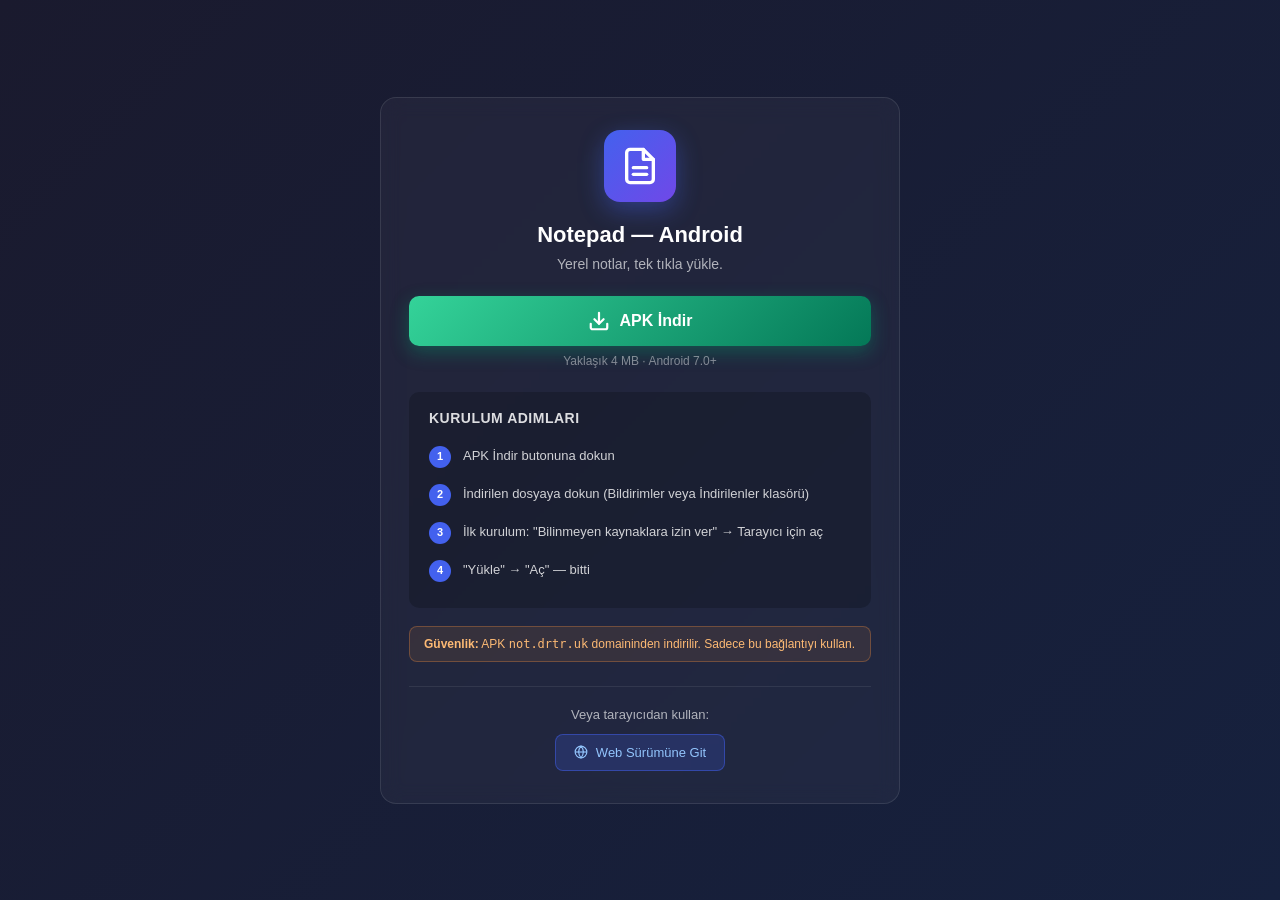
==== install.html @ 1b9570a5 "feat: Android install landing page + assetlinks placeholder - install.html: dark-themed landing with" ====
<!DOCTYPE html>
<html lang="tr">
<head>
  <meta charset="UTF-8">
  <meta name="viewport" content="width=device-width, initial-scale=1.0">
  <title>Notepad — Android Uygulamasını Yükle</title>
  <link rel="icon" href="icon.svg">
  <meta name="theme-color" content="#1a1a2e">
  <style>
    * { box-sizing: border-box; margin: 0; padding: 0; }
    body {
      font-family: -apple-system, BlinkMacSystemFont, 'Segoe UI', Roboto, sans-serif;
      background: linear-gradient(135deg, #1a1a2e 0%, #16213e 100%);
      color: #fff;
      min-height: 100vh;
      padding: 20px;
      display: flex;
      align-items: center;
      justify-content: center;
    }
    .wrap {
      max-width: 520px;
      width: 100%;
      background: rgba(255,255,255,0.04);
      border: 1px solid rgba(255,255,255,0.1);
      border-radius: 16px;
      padding: 32px 28px;
      backdrop-filter: blur(10px);
    }
    .logo {
      display: flex;
      align-items: center;
      justify-content: center;
      width: 72px;
      height: 72px;
      background: linear-gradient(135deg, #4361ee, #7048e8);
      border-radius: 16px;
      margin: 0 auto 20px;
      box-shadow: 0 8px 24px rgba(67,97,238,0.4);
    }
    h1 {
      font-size: 22px;
      text-align: center;
      margin-bottom: 8px;
    }
    .subtitle {
      text-align: center;
      color: rgba(255,255,255,0.65);
      font-size: 14px;
      margin-bottom: 24px;
    }
    .download-btn {
      display: flex;
      align-items: center;
      justify-content: center;
      gap: 10px;
      width: 100%;
      padding: 14px 18px;
      background: linear-gradient(135deg, #34d399, #047857);
      color: #fff;
      border: none;
      border-radius: 10px;
      font-size: 16px;
      font-weight: 600;
      text-decoration: none;
      cursor: pointer;
      box-shadow: 0 6px 18px rgba(5,150,105,0.4);
      transition: transform 0.1s;
    }
    .download-btn:hover { transform: translateY(-1px); }
    .download-btn:active { transform: translateY(0); }
    .download-btn svg { width: 22px; height: 22px; }
    .filesize {
      text-align: center;
      font-size: 12px;
      color: rgba(255,255,255,0.45);
      margin-top: 8px;
      margin-bottom: 24px;
    }
    .steps {
      background: rgba(0,0,0,0.2);
      border-radius: 10px;
      padding: 18px 20px;
      margin-bottom: 18px;
    }
    .steps h2 {
      font-size: 14px;
      color: rgba(255,255,255,0.85);
      margin-bottom: 12px;
      text-transform: uppercase;
      letter-spacing: 0.5px;
    }
    .step {
      display: flex;
      align-items: flex-start;
      gap: 12px;
      padding: 8px 0;
      font-size: 13px;
      color: rgba(255,255,255,0.8);
      line-height: 1.5;
    }
    .step-num {
      flex-shrink: 0;
      width: 22px;
      height: 22px;
      background: #4361ee;
      color: #fff;
      border-radius: 50%;
      display: flex;
      align-items: center;
      justify-content: center;
      font-size: 11px;
      font-weight: 700;
    }
    .warn {
      background: rgba(251,146,60,0.1);
      border: 1px solid rgba(251,146,60,0.3);
      border-radius: 8px;
      padding: 10px 14px;
      font-size: 12px;
      color: #fdba74;
      margin-bottom: 16px;
    }
    .alt-link {
      text-align: center;
      margin-top: 20px;
      font-size: 13px;
    }
    .alt-link a {
      color: #93c5fd;
      text-decoration: none;
    }
    .alt-link a:hover { text-decoration: underline; }
    .pwa-section {
      margin-top: 24px;
      padding-top: 20px;
      border-top: 1px solid rgba(255,255,255,0.08);
      text-align: center;
    }
    .pwa-section a {
      display: inline-flex;
      align-items: center;
      gap: 8px;
      padding: 10px 18px;
      background: rgba(67,97,238,0.2);
      border: 1px solid rgba(67,97,238,0.5);
      border-radius: 8px;
      color: #93c5fd;
      text-decoration: none;
      font-size: 13px;
      font-weight: 500;
    }
    .pwa-section a:hover { background: rgba(67,97,238,0.3); }
  </style>
</head>
<body>
  <div class="wrap">
    <div class="logo">
      <svg width="40" height="40" viewBox="0 0 24 24" fill="none" stroke="white" stroke-width="2" stroke-linecap="round" stroke-linejoin="round"><path d="M14 2H6a2 2 0 0 0-2 2v16a2 2 0 0 0 2 2h12a2 2 0 0 0 2-2V8z"/><polyline points="14 2 14 8 20 8"/><line x1="16" y1="13" x2="8" y2="13"/><line x1="16" y1="17" x2="8" y2="17"/></svg>
    </div>
    <h1>Notepad — Android</h1>
    <p class="subtitle">Yerel notlar, tek tıkla yükle.</p>

    <a class="download-btn" href="./notepad.apk" download>
      <svg viewBox="0 0 24 24" fill="none" stroke="white" stroke-width="2.4" stroke-linecap="round" stroke-linejoin="round"><path d="M21 15v4a2 2 0 0 1-2 2H5a2 2 0 0 1-2-2v-4"/><polyline points="7 10 12 15 17 10"/><line x1="12" y1="15" x2="12" y2="3"/></svg>
      APK İndir
    </a>
    <div class="filesize">Yaklaşık 4 MB · Android 7.0+</div>

    <div class="steps">
      <h2>Kurulum Adımları</h2>
      <div class="step"><div class="step-num">1</div><div>APK İndir butonuna dokun</div></div>
      <div class="step"><div class="step-num">2</div><div>İndirilen dosyaya dokun (Bildirimler veya İndirilenler klasörü)</div></div>
      <div class="step"><div class="step-num">3</div><div>İlk kurulum: "Bilinmeyen kaynaklara izin ver" → Tarayıcı için aç</div></div>
      <div class="step"><div class="step-num">4</div><div>"Yükle" → "Aç" — bitti</div></div>
    </div>

    <div class="warn">
      <strong>Güvenlik:</strong> APK <code>not.drtr.uk</code> domaininden indirilir. Sadece bu bağlantıyı kullan.
    </div>

    <div class="pwa-section">
      <p style="margin-bottom: 12px; color: rgba(255,255,255,0.65); font-size: 13px;">Veya tarayıcıdan kullan:</p>
      <a href="./index.html">
        <svg width="14" height="14" viewBox="0 0 24 24" fill="none" stroke="currentColor" stroke-width="2"><circle cx="12" cy="12" r="10"/><line x1="2" y1="12" x2="22" y2="12"/><path d="M12 2a15.3 15.3 0 0 1 4 10 15.3 15.3 0 0 1-4 10 15.3 15.3 0 0 1-4-10 15.3 15.3 0 0 1 4-10z"/></svg>
        Web Sürümüne Git
      </a>
    </div>
  </div>
</body>
</html>
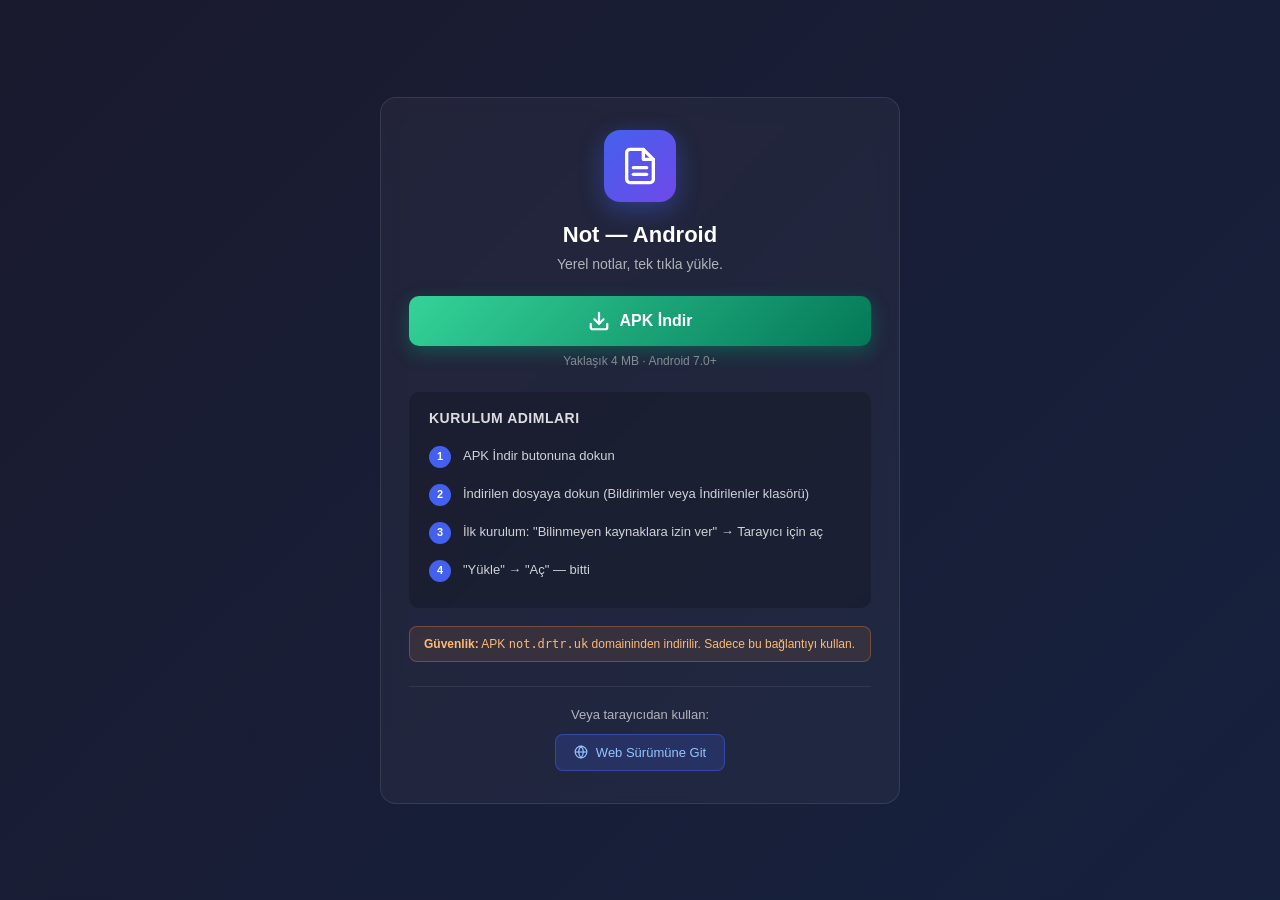
==== commit b68fbc71: "Rename app title to Not" ====
--- a/install.html
+++ b/install.html
@@ -3,7 +3,7 @@
 <head>
   <meta charset="UTF-8">
   <meta name="viewport" content="width=device-width, initial-scale=1.0">
-  <title>Notepad — Android Uygulamasını Yükle</title>
+  <title>Not — Android Uygulamasını Yükle</title>
   <link rel="icon" href="icon.svg">
   <meta name="theme-color" content="#1a1a2e">
   <style>
@@ -158,7 +158,7 @@
     <div class="logo">
       <svg width="40" height="40" viewBox="0 0 24 24" fill="none" stroke="white" stroke-width="2" stroke-linecap="round" stroke-linejoin="round"><path d="M14 2H6a2 2 0 0 0-2 2v16a2 2 0 0 0 2 2h12a2 2 0 0 0 2-2V8z"/><polyline points="14 2 14 8 20 8"/><line x1="16" y1="13" x2="8" y2="13"/><line x1="16" y1="17" x2="8" y2="17"/></svg>
     </div>
-    <h1>Notepad — Android</h1>
+    <h1>Not — Android</h1>
     <p class="subtitle">Yerel notlar, tek tıkla yükle.</p>
 
     <a class="download-btn" href="./notepad.apk" download>
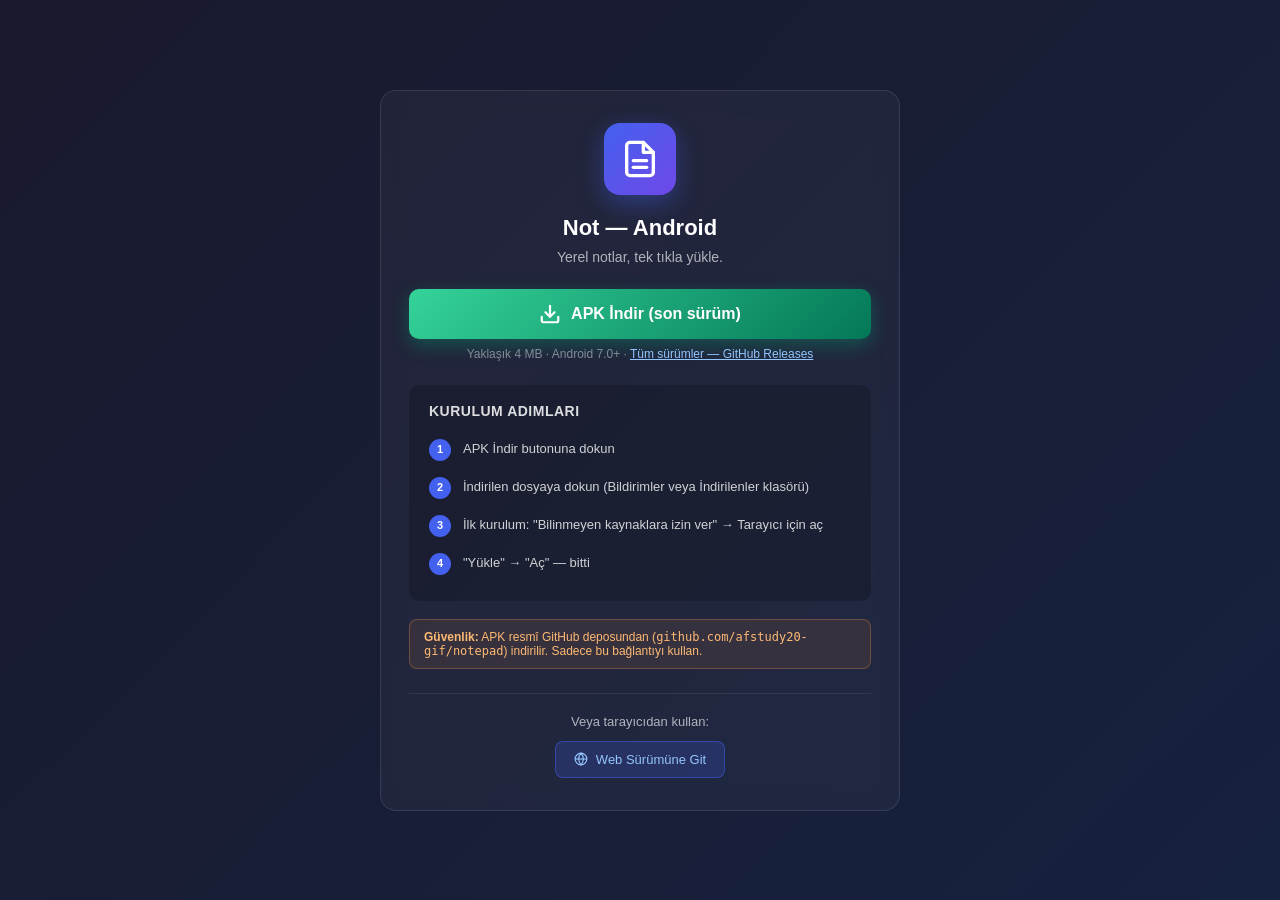
==== commit 117a9b89: "feat: camera/gallery chooser for image insert + APK release pipeline - Image insert on touch devices" ====
--- a/install.html
+++ b/install.html
@@ -161,11 +161,11 @@
     <h1>Not — Android</h1>
     <p class="subtitle">Yerel notlar, tek tıkla yükle.</p>
 
-    <a class="download-btn" href="./notepad.apk" download>
+    <a class="download-btn" href="https://github.com/afstudy20-gif/notepad/releases/latest/download/notepad.apk">
       <svg viewBox="0 0 24 24" fill="none" stroke="white" stroke-width="2.4" stroke-linecap="round" stroke-linejoin="round"><path d="M21 15v4a2 2 0 0 1-2 2H5a2 2 0 0 1-2-2v-4"/><polyline points="7 10 12 15 17 10"/><line x1="12" y1="15" x2="12" y2="3"/></svg>
-      APK İndir
+      APK İndir (son sürüm)
     </a>
-    <div class="filesize">Yaklaşık 4 MB · Android 7.0+</div>
+    <div class="filesize">Yaklaşık 4 MB · Android 7.0+ · <a href="https://github.com/afstudy20-gif/notepad/releases" style="color:#93c5fd" target="_blank" rel="noopener">Tüm sürümler — GitHub Releases</a></div>
 
     <div class="steps">
       <h2>Kurulum Adımları</h2>
@@ -176,7 +176,7 @@
     </div>
 
     <div class="warn">
-      <strong>Güvenlik:</strong> APK <code>not.drtr.uk</code> domaininden indirilir. Sadece bu bağlantıyı kullan.
+      <strong>Güvenlik:</strong> APK resmî GitHub deposundan (<code>github.com/afstudy20-gif/notepad</code>) indirilir. Sadece bu bağlantıyı kullan.
     </div>
 
     <div class="pwa-section">
